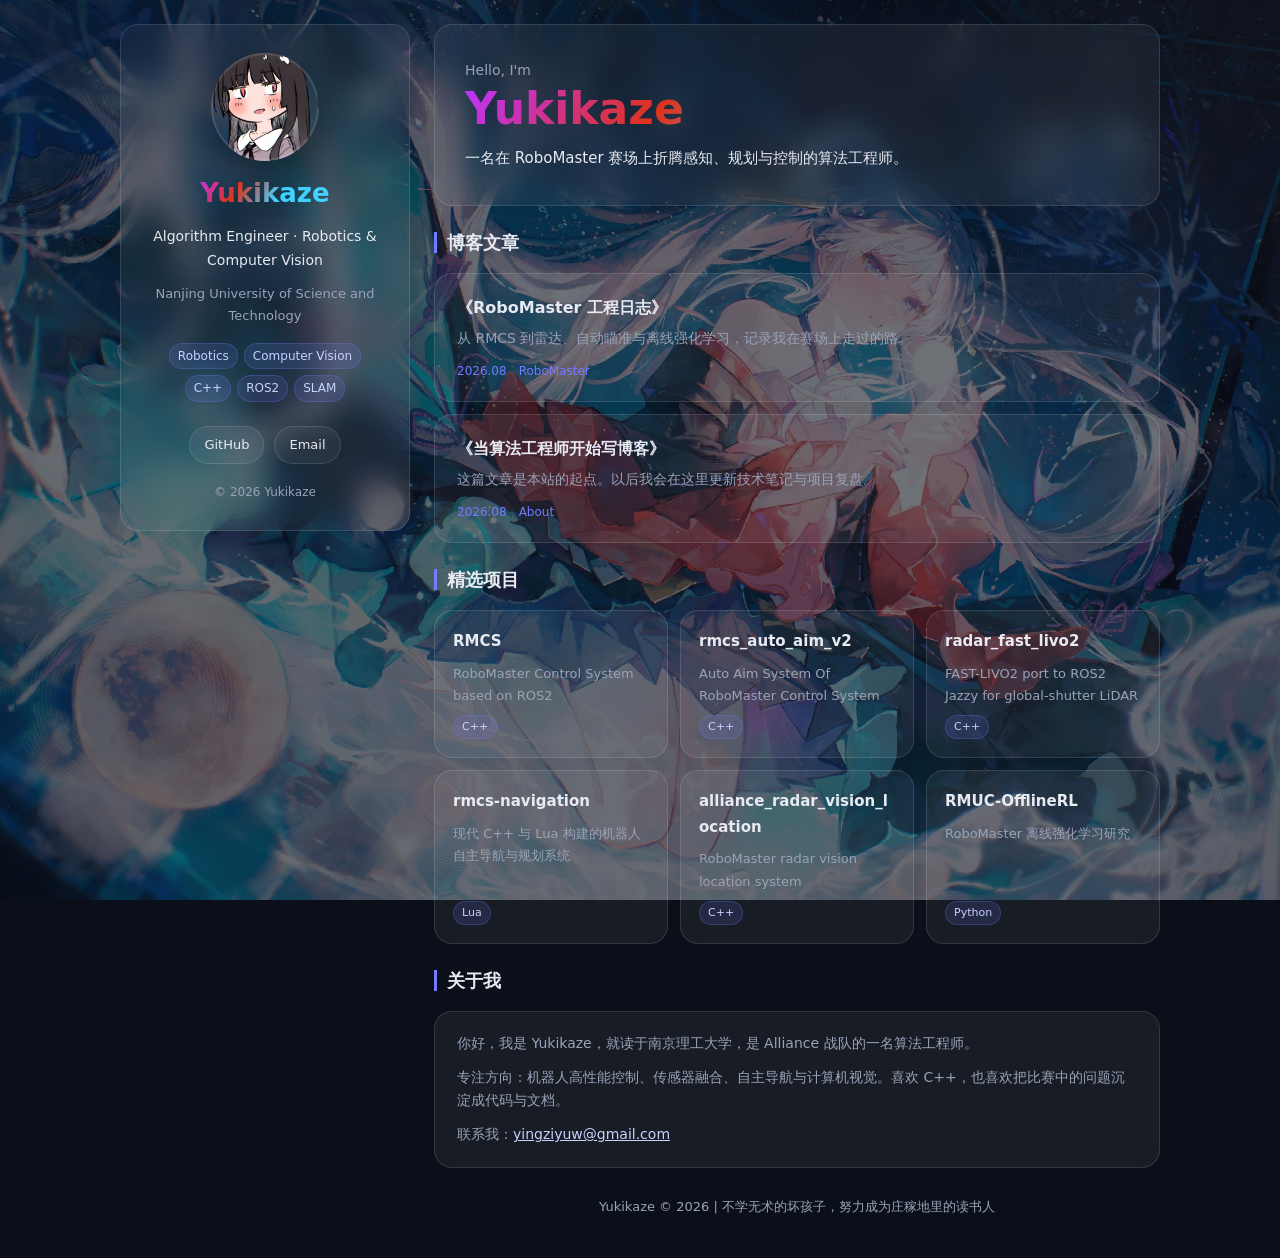
==== index.html @ c75b9102 "feat: personal blog homepage" ====
<!DOCTYPE html>
<html lang="zh-CN">

<head>
    <meta charset="utf-8">
    <meta name="viewport" content="width=device-width, initial-scale=1.0, viewport-fit=cover">
    <title>Yukikaze 的小站</title>
    <meta name="description" content="Yukikaze 的个人博客：Robotics、Computer Vision、RoboMaster 工程笔记。">
    <link rel="icon" href="./static/img/favicon.ico">
    <link rel="stylesheet" href="./static/css/style.css">
</head>

<body>
    <div class="bg" aria-hidden="true"></div>
    <div class="layout">
        <aside class="sidebar">
            <div class="avatar" style="background-image: url('./static/img/logo.png');" aria-label="头像"></div>
            <h1 class="site-name">Yukikaze</h1>
            <p class="site-bio">Algorithm Engineer · Robotics & Computer Vision</p>
            <p class="site-location">Nanjing University of Science and Technology</p>
            <div class="tags">
                <span>Robotics</span><span>Computer Vision</span><span>C++</span><span>ROS2</span><span>SLAM</span>
            </div>
            <div class="socials">
                <a class="social-btn" href="https://github.com/Yukikaze2233" target="_blank" rel="noopener">GitHub</a>
                <a class="social-btn" href="mailto:yingziyuw@gmail.com">Email</a>
            </div>
            <p class="meta">© 2026 Yukikaze</p>
        </aside>

        <main class="main">
            <header class="hero">
                <div>
                    <p class="hero-kicker">Hello, I'm</p>
                    <h2 class="hero-title">Yukikaze</h2>
                </div>
                <p class="hero-desc">一名在 RoboMaster 赛场上折腾感知、规划与控制的算法工程师。</p>
            </header>

            <section class="section">
                <h2 class="section-title"><span>博客文章</span></h2>
                <div class="post-list">
                    <article class="post-card">
                        <h3>《RoboMaster 工程日志》</h3>
                        <p>从 RMCS 到雷达、自动瞄准与离线强化学习，记录我在赛场上走过的路。</p>
                        <div class="post-meta"><time datetime="2026-08">2026.08</time><span>RoboMaster</span></div>
                    </article>
                    <article class="post-card">
                        <h3>《当算法工程师开始写博客》</h3>
                        <p>这篇文章是本站的起点。以后我会在这里更新技术笔记与项目复盘。</p>
                        <div class="post-meta"><time datetime="2026-08">2026.08</time><span>About</span></div>
                    </article>
                </div>
            </section>

            <section class="section">
                <h2 class="section-title"><span>精选项目</span></h2>
                <div class="project-grid">
                    <a class="project-card" href="https://github.com/Yukikaze2233/RMCS" target="_blank" rel="noopener">
                        <h3>RMCS</h3>
                        <p>RoboMaster Control System based on ROS2</p>
                        <span class="lang">C++</span>
                    </a>
                    <a class="project-card" href="https://github.com/Yukikaze2233/rmcs_auto_aim_v2" target="_blank" rel="noopener">
                        <h3>rmcs_auto_aim_v2</h3>
                        <p>Auto Aim System Of RoboMaster Control System</p>
                        <span class="lang">C++</span>
                    </a>
                    <a class="project-card" href="https://github.com/Yukikaze2233/radar_fast_livo2" target="_blank" rel="noopener">
                        <h3>radar_fast_livo2</h3>
                        <p>FAST-LIVO2 port to ROS2 Jazzy for global-shutter LiDAR</p>
                        <span class="lang">C++</span>
                    </a>
                    <a class="project-card" href="https://github.com/Yukikaze2233/rmcs_navigation" target="_blank" rel="noopener">
                        <h3>rmcs-navigation</h3>
                        <p>现代 C++ 与 Lua 构建的机器人自主导航与规划系统</p>
                        <span class="lang">Lua</span>
                    </a>
                    <a class="project-card" href="https://github.com/Yukikaze2233/alliance_radar_vision_location" target="_blank" rel="noopener">
                        <h3>alliance_radar_vision_location</h3>
                        <p>RoboMaster radar vision location system</p>
                        <span class="lang">C++</span>
                    </a>
                    <a class="project-card" href="https://github.com/Yukikaze2233/RMUC-OfflineRL" target="_blank" rel="noopener">
                        <h3>RMUC-OfflineRL</h3>
                        <p>RoboMaster 离线强化学习研究</p>
                        <span class="lang">Python</span>
                    </a>
                </div>
            </section>

            <section class="section">
                <h2 class="section-title"><span>关于我</span></h2>
                <div class="about">
                    <p>你好，我是 Yukikaze，就读于南京理工大学，是 Alliance 战队的一名算法工程师。</p>
                    <p>专注方向：机器人高性能控制、传感器融合、自主导航与计算机视觉。喜欢 C++，也喜欢把比赛中的问题沉淀成代码与文档。</p>
                    <p>联系我：<a href="mailto:yingziyuw@gmail.com">yingziyuw@gmail.com</a></p>
                </div>
            </section>

            <footer class="footer">Yukikaze © 2026 | 不学无术的坏孩子，努力成为庄稼地里的读书人</footer>
        </main>
    </div>

    <script src="./static/js/script.js"></script>
</body>

</html>
---- static/css/style.css ----
:root {
    --bg: #0b0f19;
    --panel: rgba(255, 255, 255, 0.055);
    --panel-hover: rgba(255, 255, 255, 0.09);
    --border: rgba(255, 255, 255, 0.12);
    --text: #e8eaf2;
    --muted: #9aa3b8;
    --purple: #747bff;
    --accent: linear-gradient(120deg, #bd34fe, #e0321b 30%, #41d1ff 60%);
    --radius: 18px;
    --maxw: 1080px;
}

* {
    margin: 0;
    padding: 0;
    box-sizing: border-box;
}

html {
    scroll-behavior: smooth;
}

body {
    min-height: 100vh;
    font-family: "Segoe UI", "PingFang SC", "Microsoft YaHei", system-ui, sans-serif;
    color: var(--text);
    background: var(--bg);
    line-height: 1.7;
}

.bg {
    position: fixed;
    inset: 0;
    z-index: -2;
    background: url("../img/background.jpg") center/cover no-repeat fixed;
}

.bg::after {
    content: "";
    position: absolute;
    inset: 0;
    background: rgba(11, 15, 25, 0.62);
}

.layout {
    max-width: var(--maxw);
    margin: 0 auto;
    display: grid;
    grid-template-columns: 290px 1fr;
    gap: 24px;
    padding: 24px 20px 40px;
}

/* Sidebar */
.sidebar {
    position: sticky;
    top: 24px;
    height: max-content;
    background: var(--panel);
    border: 1px solid var(--border);
    border-radius: var(--radius);
    padding: 28px 24px;
    backdrop-filter: blur(14px);
    display: flex;
    flex-direction: column;
    align-items: center;
    text-align: center;
    gap: 10px;
}

.avatar {
    width: 108px;
    height: 108px;
    border-radius: 50%;
    background-size: cover;
    background-position: center;
    border: 2px solid var(--border);
    box-shadow: 0 12px 40px rgba(0, 0, 0, 0.45);
}

.site-name {
    font-size: 26px;
    background: var(--accent);
    -webkit-background-clip: text;
    background-clip: text;
    color: transparent;
}

.site-bio {
    font-size: 14px;
    color: var(--text);
}

.site-location {
    font-size: 13px;
    color: var(--muted);
}

.tags {
    display: flex;
    flex-wrap: wrap;
    justify-content: center;
    gap: 6px;
    margin: 6px 0;
}

.tags span {
    font-size: 12px;
    color: #c7d2fe;
    background: rgba(116, 123, 255, 0.14);
    border: 1px solid rgba(116, 123, 255, 0.25);
    padding: 2px 8px;
    border-radius: 999px;
}

.socials {
    display: flex;
    gap: 10px;
    margin-top: 8px;
}

.social-btn {
    padding: 7px 14px;
    font-size: 13px;
    border-radius: 999px;
    border: 1px solid var(--border);
    background: rgba(255, 255, 255, 0.05);
    color: var(--text);
    text-decoration: none;
    transition: background 0.2s ease, border-color 0.2s ease;
}

.social-btn:hover {
    background: var(--panel-hover);
    border-color: var(--purple);
}

.meta {
    margin-top: 8px;
    font-size: 12px;
    color: var(--muted);
}

/* Main */
.main {
    display: flex;
    flex-direction: column;
    gap: 22px;
}

.hero {
    padding: 34px 30px;
    background: var(--panel);
    border: 1px solid var(--border);
    border-radius: var(--radius);
    backdrop-filter: blur(14px);
}

.hero-kicker {
    color: var(--muted);
    font-size: 14px;
}

.hero-title {
    font-size: 44px;
    line-height: 1.2;
    background: var(--accent);
    -webkit-background-clip: text;
    background-clip: text;
    color: transparent;
}

.hero-desc {
    margin-top: 10px;
    color: var(--text);
    font-size: 15px;
}

.section {
    display: flex;
    flex-direction: column;
    gap: 14px;
}

.section-title {
    font-size: 18px;
    color: var(--text);
}

.section-title span {
    padding-left: 10px;
    border-left: 3px solid var(--purple);
}

.post-list {
    display: flex;
    flex-direction: column;
    gap: 12px;
}

.post-card {
    padding: 20px 22px;
    background: var(--panel);
    border: 1px solid var(--border);
    border-radius: var(--radius);
}

.post-card h3 {
    font-size: 16px;
    margin-bottom: 6px;
}

.post-card p {
    font-size: 14px;
    color: var(--muted);
}

.post-meta {
    display: flex;
    gap: 12px;
    margin-top: 10px;
    font-size: 12px;
    color: var(--purple);
}

.project-grid {
    display: grid;
    grid-template-columns: repeat(3, minmax(0, 1fr));
    gap: 12px;
}

.project-card {
    display: flex;
    flex-direction: column;
    gap: 8px;
    min-height: 128px;
    padding: 18px;
    border-radius: var(--radius);
    border: 1px solid var(--border);
    background: var(--panel);
    color: inherit;
    text-decoration: none;
    transition: background 0.2s ease, transform 0.2s ease, border-color 0.2s ease;
}

.project-card:hover {
    background: var(--panel-hover);
    border-color: var(--purple);
    transform: translateY(-2px);
}

.project-card h3 {
    font-size: 15px;
    word-break: break-word;
}

.project-card p {
    font-size: 13px;
    color: var(--muted);
    flex: 1;
}

.lang {
    align-self: flex-start;
    font-size: 11px;
    color: #c7d2fe;
    background: rgba(116, 123, 255, 0.14);
    border: 1px solid rgba(116, 123, 255, 0.25);
    padding: 2px 8px;
    border-radius: 999px;
}

.about {
    padding: 20px 22px;
    background: var(--panel);
    border: 1px solid var(--border);
    border-radius: var(--radius);
    font-size: 14px;
    display: flex;
    flex-direction: column;
    gap: 10px;
    color: var(--muted);
}

.about a {
    color: #c7d2fe;
}

.footer {
    text-align: center;
    font-size: 13px;
    color: var(--muted);
    padding-top: 6px;
}

/* Responsive */
@media (max-width: 900px) {
    .layout {
        grid-template-columns: 1fr;
    }

    .sidebar {
        position: static;
    }

    .project-grid {
        grid-template-columns: repeat(2, minmax(0, 1fr));
    }
}

@media (max-width: 560px) {
    .layout {
        padding: 14px 12px 32px;
    }

    .hero {
        padding: 24px 20px;
    }

    .hero-title {
        font-size: 34px;
    }

    .project-grid {
        grid-template-columns: 1fr;
    }
}
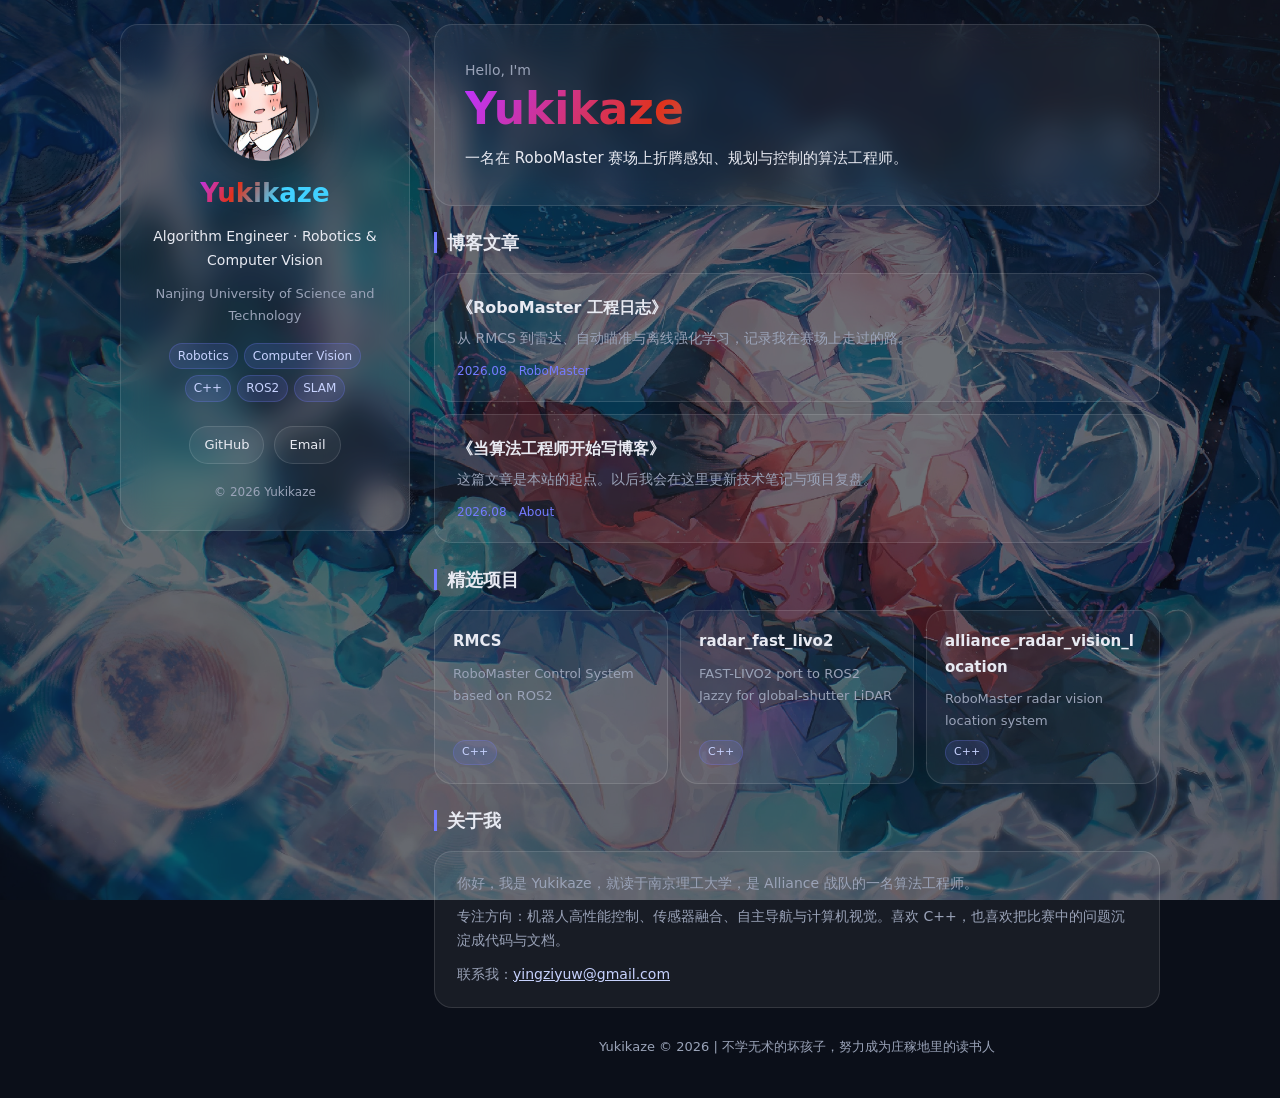
==== commit 7d1b407f: "refine: curated featured projects" ====
--- a/index.html
+++ b/index.html
@@ -61,30 +61,15 @@
                         <p>RoboMaster Control System based on ROS2</p>
                         <span class="lang">C++</span>
                     </a>
-                    <a class="project-card" href="https://github.com/Yukikaze2233/rmcs_auto_aim_v2" target="_blank" rel="noopener">
-                        <h3>rmcs_auto_aim_v2</h3>
-                        <p>Auto Aim System Of RoboMaster Control System</p>
-                        <span class="lang">C++</span>
-                    </a>
                     <a class="project-card" href="https://github.com/Yukikaze2233/radar_fast_livo2" target="_blank" rel="noopener">
                         <h3>radar_fast_livo2</h3>
                         <p>FAST-LIVO2 port to ROS2 Jazzy for global-shutter LiDAR</p>
                         <span class="lang">C++</span>
                     </a>
-                    <a class="project-card" href="https://github.com/Yukikaze2233/rmcs_navigation" target="_blank" rel="noopener">
-                        <h3>rmcs-navigation</h3>
-                        <p>现代 C++ 与 Lua 构建的机器人自主导航与规划系统</p>
-                        <span class="lang">Lua</span>
-                    </a>
                     <a class="project-card" href="https://github.com/Yukikaze2233/alliance_radar_vision_location" target="_blank" rel="noopener">
                         <h3>alliance_radar_vision_location</h3>
                         <p>RoboMaster radar vision location system</p>
                         <span class="lang">C++</span>
-                    </a>
-                    <a class="project-card" href="https://github.com/Yukikaze2233/RMUC-OfflineRL" target="_blank" rel="noopener">
-                        <h3>RMUC-OfflineRL</h3>
-                        <p>RoboMaster 离线强化学习研究</p>
-                        <span class="lang">Python</span>
                     </a>
                 </div>
             </section>
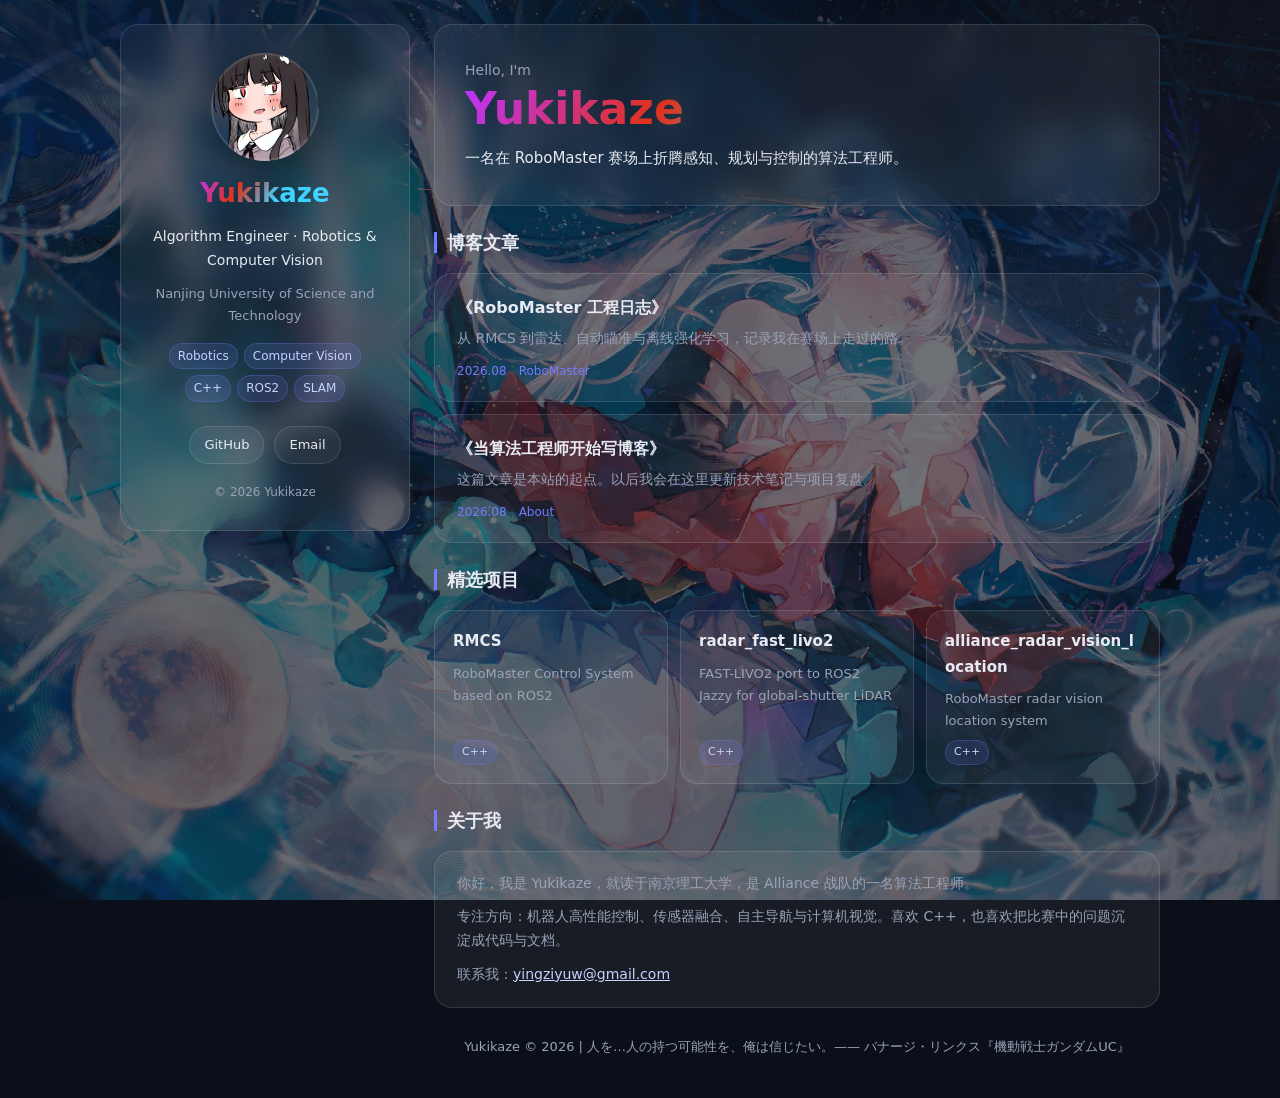
==== commit 58d786a9: "refine: new footer quote" ====
--- a/index.html
+++ b/index.html
@@ -83,7 +83,7 @@
                 </div>
             </section>
 
-            <footer class="footer">Yukikaze © 2026 | 不学无术的坏孩子，努力成为庄稼地里的读书人</footer>
+            <footer class="footer">Yukikaze © 2026 | 人を…人の持つ可能性を、俺は信じたい。—— バナージ・リンクス『機動戦士ガンダムUC』</footer>
         </main>
     </div>
 
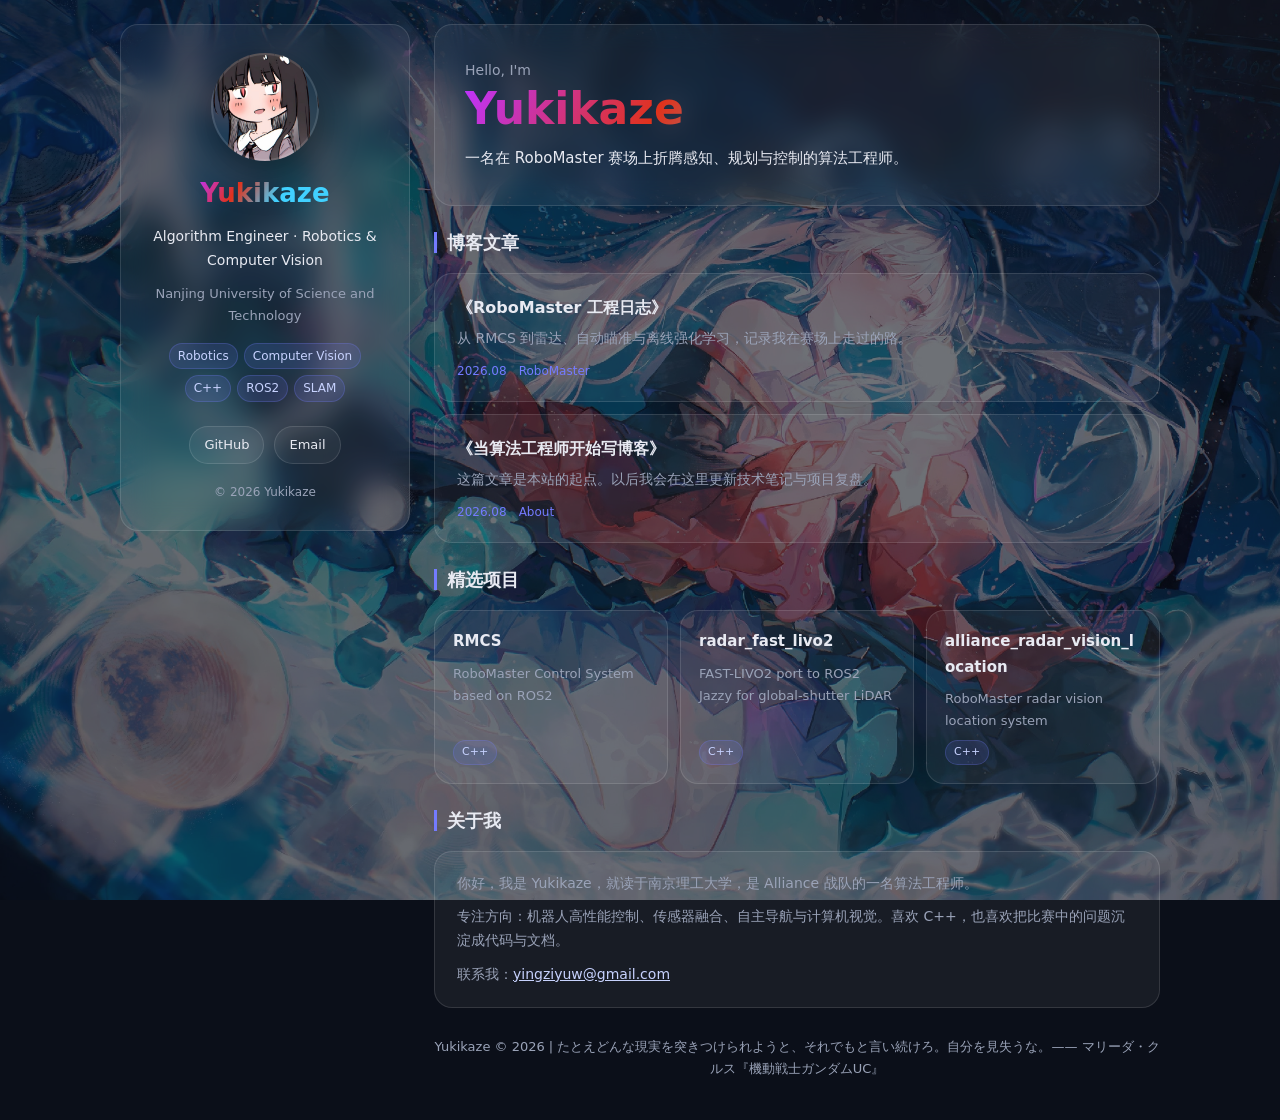
==== commit 62cf322d: "refine: switch footer to Marida quote" ====
--- a/index.html
+++ b/index.html
@@ -83,7 +83,7 @@
                 </div>
             </section>
 
-            <footer class="footer">Yukikaze © 2026 | 人を…人の持つ可能性を、俺は信じたい。—— バナージ・リンクス『機動戦士ガンダムUC』</footer>
+            <footer class="footer">Yukikaze © 2026 | たとえどんな現実を突きつけられようと、それでもと言い続けろ。自分を見失うな。—— マリーダ・クルス『機動戦士ガンダムUC』</footer>
         </main>
     </div>
 
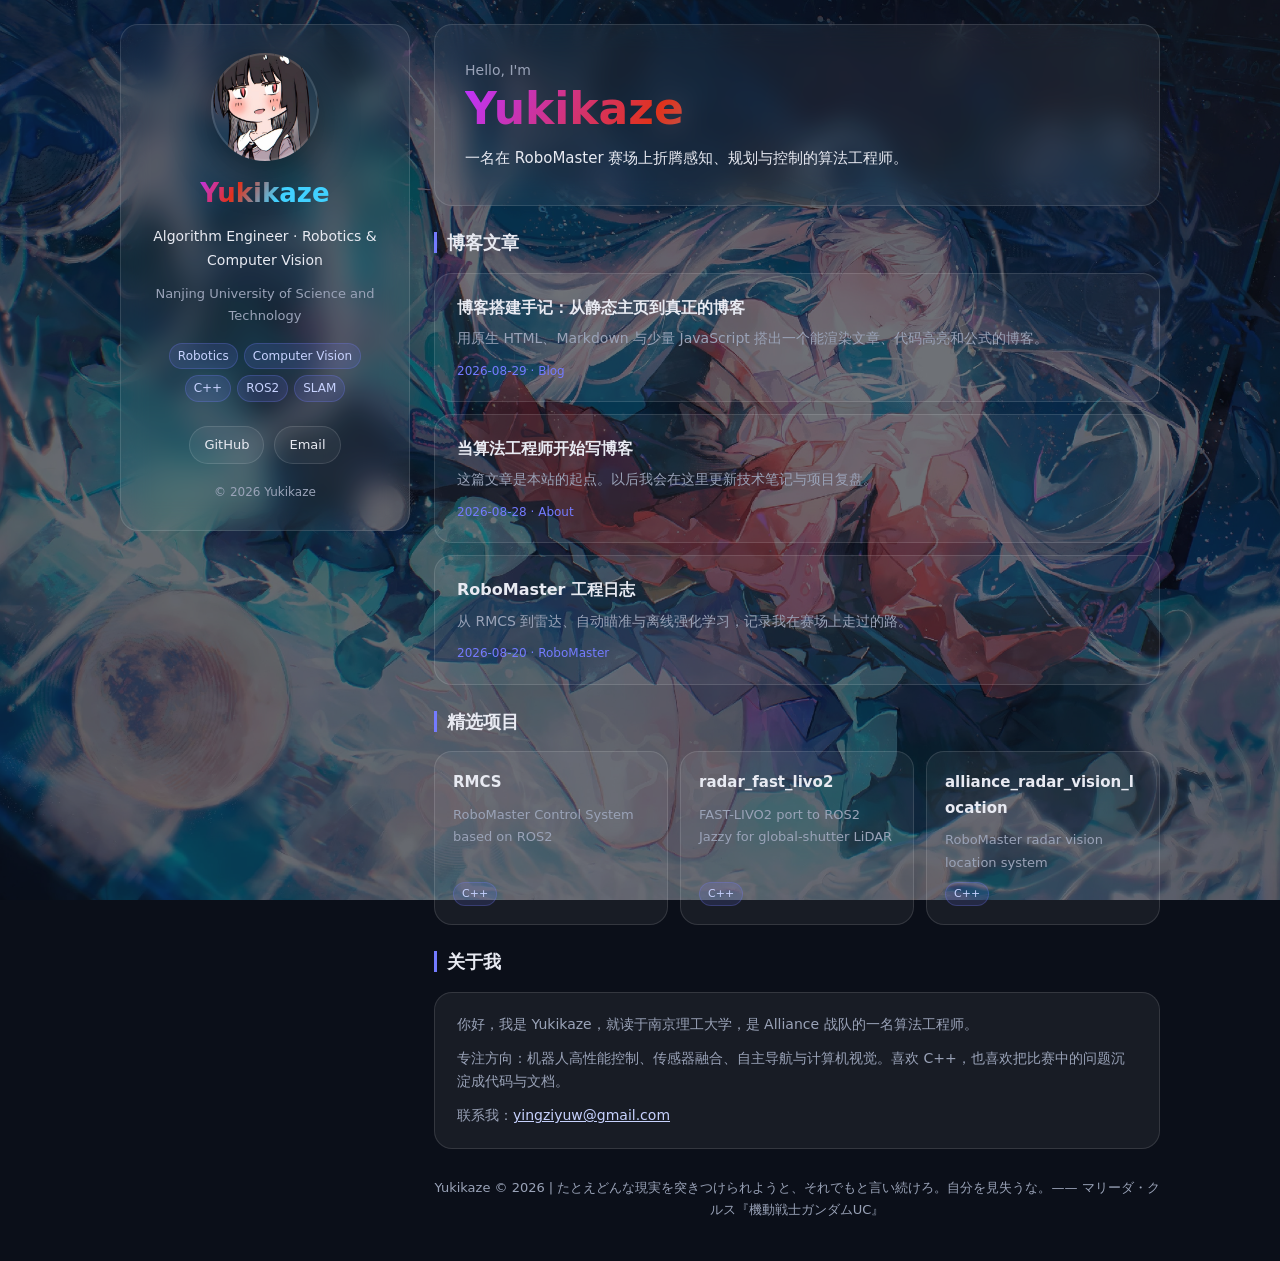
==== commit 2d552069: "feat: real blog engine with markdown posts" ====
--- a/index.html
+++ b/index.html
@@ -7,16 +7,19 @@
     <title>Yukikaze 的小站</title>
     <meta name="description" content="Yukikaze 的个人博客：Robotics、Computer Vision、RoboMaster 工程笔记。">
     <link rel="icon" href="./static/img/favicon.ico">
+    <link rel="stylesheet" href="./static/vendor/katex/katex.min.css">
+    <link rel="stylesheet" href="./static/vendor/github-dark.min.css">
     <link rel="stylesheet" href="./static/css/style.css">
 </head>
 
 <body>
     <div class="bg" aria-hidden="true"></div>
+    <div class="reading-progress" id="readingProgress" aria-hidden="true"></div>
     <div class="layout">
         <aside class="sidebar">
             <div class="avatar" style="background-image: url('./static/img/logo.png');" aria-label="头像"></div>
             <h1 class="site-name">Yukikaze</h1>
-            <p class="site-bio">Algorithm Engineer · Robotics & Computer Vision</p>
+            <p class="site-bio">Algorithm Engineer · Robotics &amp; Computer Vision</p>
             <p class="site-location">Nanjing University of Science and Technology</p>
             <div class="tags">
                 <span>Robotics</span><span>Computer Vision</span><span>C++</span><span>ROS2</span><span>SLAM</span>
@@ -39,17 +42,11 @@
 
             <section class="section">
                 <h2 class="section-title"><span>博客文章</span></h2>
-                <div class="post-list">
-                    <article class="post-card">
-                        <h3>《RoboMaster 工程日志》</h3>
-                        <p>从 RMCS 到雷达、自动瞄准与离线强化学习，记录我在赛场上走过的路。</p>
-                        <div class="post-meta"><time datetime="2026-08">2026.08</time><span>RoboMaster</span></div>
-                    </article>
-                    <article class="post-card">
-                        <h3>《当算法工程师开始写博客》</h3>
-                        <p>这篇文章是本站的起点。以后我会在这里更新技术笔记与项目复盘。</p>
-                        <div class="post-meta"><time datetime="2026-08">2026.08</time><span>About</span></div>
-                    </article>
+                <div class="post-list" id="postList">
+                    <div class="post-card">
+                        <h3>加载中…</h3>
+                        <p>正在读取文章列表。</p>
+                    </div>
                 </div>
             </section>
 
@@ -87,6 +84,10 @@
         </main>
     </div>
 
+    <script src="./static/vendor/markdown-it.min.js"></script>
+    <script src="./static/vendor/highlight.min.js"></script>
+    <script src="./static/vendor/katex/katex.min.js"></script>
+    <script src="./static/vendor/katex/auto-render.min.js"></script>
     <script src="./static/js/script.js"></script>
 </body>
 
--- a/static/vendor/github-dark.min.css
+++ b/static/vendor/github-dark.min.css
@@ -0,0 +1,10 @@
+pre code.hljs{display:block;overflow-x:auto;padding:1em}code.hljs{padding:3px 5px}/*!
+  Theme: GitHub Dark
+  Description: Dark theme as seen on github.com
+  Author: github.com
+  Maintainer: @Hirse
+  Updated: 2021-05-15
+
+  Outdated base version: https://github.com/primer/github-syntax-dark
+  Current colors taken from GitHub's CSS
+*/.hljs{color:#c9d1d9;background:#0d1117}.hljs-doctag,.hljs-keyword,.hljs-meta .hljs-keyword,.hljs-template-tag,.hljs-template-variable,.hljs-type,.hljs-variable.language_{color:#ff7b72}.hljs-title,.hljs-title.class_,.hljs-title.class_.inherited__,.hljs-title.function_{color:#d2a8ff}.hljs-attr,.hljs-attribute,.hljs-literal,.hljs-meta,.hljs-number,.hljs-operator,.hljs-selector-attr,.hljs-selector-class,.hljs-selector-id,.hljs-variable{color:#79c0ff}.hljs-meta .hljs-string,.hljs-regexp,.hljs-string{color:#a5d6ff}.hljs-built_in,.hljs-symbol{color:#ffa657}.hljs-code,.hljs-comment,.hljs-formula{color:#8b949e}.hljs-name,.hljs-quote,.hljs-selector-pseudo,.hljs-selector-tag{color:#7ee787}.hljs-subst{color:#c9d1d9}.hljs-section{color:#1f6feb;font-weight:700}.hljs-bullet{color:#f2cc60}.hljs-emphasis{color:#c9d1d9;font-style:italic}.hljs-strong{color:#c9d1d9;font-weight:700}.hljs-addition{color:#aff5b4;background-color:#033a16}.hljs-deletion{color:#ffdcd7;background-color:#67060c}
--- a/static/css/style.css
+++ b/static/css/style.css
@@ -9,6 +9,7 @@
     --accent: linear-gradient(120deg, #bd34fe, #e0321b 30%, #41d1ff 60%);
     --radius: 18px;
     --maxw: 1080px;
+    --reading-bar: linear-gradient(120deg, #bd34fe, #e0321b 30%, #41d1ff 60%);
 }
 
 * {
@@ -27,6 +28,16 @@
     color: var(--text);
     background: var(--bg);
     line-height: 1.7;
+}
+
+.reading-progress {
+    position: fixed;
+    top: 0;
+    left: 0;
+    height: 3px;
+    width: 0;
+    background: var(--reading-bar);
+    z-index: 100;
 }
 
 .bg {
@@ -200,10 +211,20 @@
 }
 
 .post-card {
+    display: block;
     padding: 20px 22px;
     background: var(--panel);
     border: 1px solid var(--border);
     border-radius: var(--radius);
+    color: inherit;
+    text-decoration: none;
+    transition: background 0.2s ease, border-color 0.2s ease, transform 0.2s ease;
+}
+
+.post-card:hover {
+    background: var(--panel-hover);
+    border-color: var(--purple);
+    transform: translateY(-2px);
 }
 
 .post-card h3 {
@@ -294,6 +315,193 @@
     padding-top: 6px;
 }
 
+/* 文章页 */
+.layout--post {
+    grid-template-columns: 260px minmax(0, 1fr);
+}
+
+.sidebar--compact {
+    gap: 8px;
+}
+
+.avatar--small {
+    width: 88px;
+    height: 88px;
+}
+
+.site-name--link {
+    color: var(--text);
+    background: none;
+    -webkit-background-clip: unset;
+    background-clip: unset;
+    text-decoration: none;
+}
+
+.back-link {
+    color: #c7d2fe;
+    text-decoration: none;
+    font-size: 13px;
+    margin-top: 10px;
+}
+
+.back-link:hover {
+    text-decoration: underline;
+}
+
+.post {
+    padding: 36px 40px;
+    background: var(--panel);
+    border: 1px solid var(--border);
+    border-radius: var(--radius);
+    backdrop-filter: blur(14px);
+}
+
+.post-header {
+    margin-bottom: 22px;
+    padding-bottom: 18px;
+    border-bottom: 1px solid var(--border);
+}
+
+.post-title {
+    font-size: 32px;
+    line-height: 1.3;
+}
+
+.post-meta-line {
+    margin-top: 10px;
+    font-size: 13px;
+    color: var(--muted);
+    display: flex;
+    flex-wrap: wrap;
+    gap: 12px;
+}
+
+.post-meta-line span {
+    color: var(--purple);
+}
+
+.post-notfound {
+    text-align: center;
+    padding: 40px 0;
+    color: var(--muted);
+    display: flex;
+    flex-direction: column;
+    gap: 12px;
+    align-items: center;
+}
+
+.post-body {
+    font-size: 16px;
+    line-height: 1.85;
+    word-break: break-word;
+}
+
+.post-body h1,
+.post-body h2,
+.post-body h3,
+.post-body h4 {
+    margin: 1.4em 0 0.6em;
+    line-height: 1.4;
+}
+
+.post-body h1 {
+    font-size: 26px;
+}
+
+.post-body h2 {
+    font-size: 22px;
+    padding-bottom: 6px;
+    border-bottom: 1px solid var(--border);
+}
+
+.post-body h3 {
+    font-size: 18px;
+}
+
+.post-body p {
+    margin: 0.9em 0;
+}
+
+.post-body a {
+    color: #c7d2fe;
+}
+
+.post-body ul,
+.post-body ol {
+    margin: 0.8em 0;
+    padding-left: 1.6em;
+}
+
+.post-body li {
+    margin: 0.3em 0;
+}
+
+.post-body blockquote {
+    margin: 1em 0;
+    padding: 8px 16px;
+    border-left: 3px solid var(--purple);
+    background: rgba(116, 123, 255, 0.08);
+    color: var(--muted);
+}
+
+.post-body code {
+    font-family: "JetBrains Mono", "Fira Code", Consolas, monospace;
+    font-size: 0.9em;
+    background: rgba(255, 255, 255, 0.1);
+    padding: 2px 6px;
+    border-radius: 6px;
+}
+
+.post-body pre {
+    margin: 1.1em 0;
+    padding: 16px;
+    border-radius: 12px;
+    overflow: auto;
+    border: 1px solid var(--border);
+}
+
+.post-body pre code {
+    background: none;
+    padding: 0;
+    font-size: 14px;
+    line-height: 1.6;
+}
+
+.post-body table {
+    width: 100%;
+    border-collapse: collapse;
+    margin: 1em 0;
+    font-size: 14px;
+}
+
+.post-body th,
+.post-body td {
+    border: 1px solid var(--border);
+    padding: 8px 10px;
+    text-align: left;
+}
+
+.post-body th {
+    background: rgba(255, 255, 255, 0.06);
+}
+
+.post-body hr {
+    border: none;
+    border-top: 1px solid var(--border);
+    margin: 1.6em 0;
+}
+
+.post-body img {
+    max-width: 100%;
+    border-radius: 12px;
+}
+
+.post-body .katex-display {
+    overflow-x: auto;
+    overflow-y: hidden;
+    padding: 4px 0;
+}
+
 /* Responsive */
 @media (max-width: 900px) {
     .layout {
